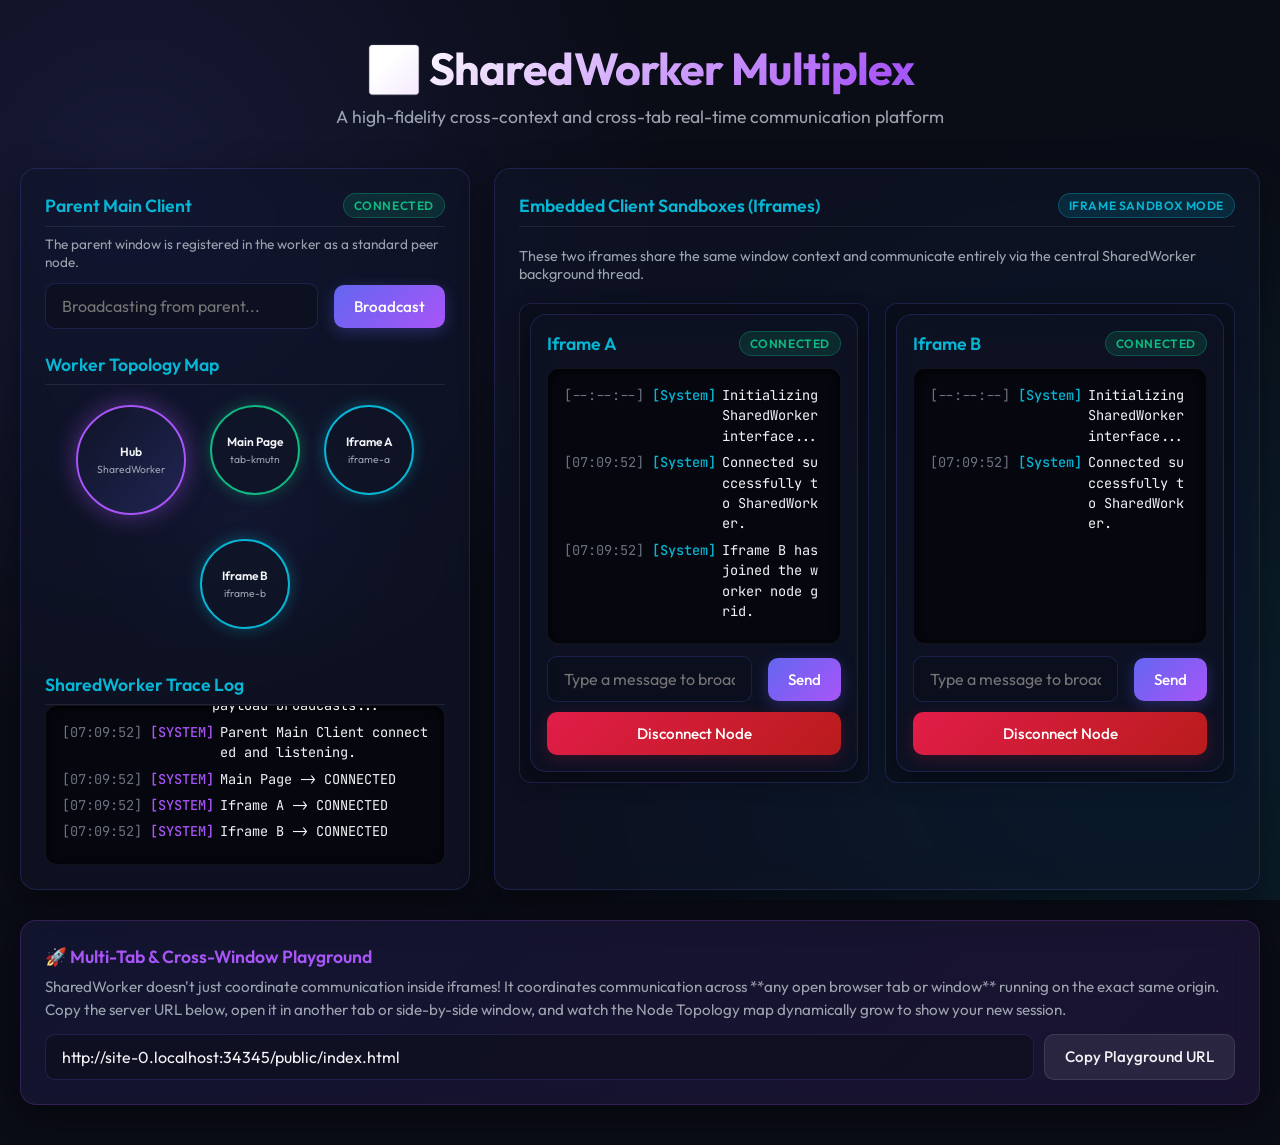
==== public/index.html @ 15b5eb3f "feat: initial commit for shared worker test dashboard" ====
<!DOCTYPE html>
<html lang="en">
<head>
  <meta charset="UTF-8">
  <meta name="viewport" content="width=device-width, initial-scale=1.0">
  <title>🌌 SharedWorker Multiplex Test Suite</title>
  <link rel="stylesheet" href="style.css">
  <style>
    .container {
      max-width: 1400px;
      margin: 0 auto;
      padding: 40px 20px;
    }
    
    header {
      text-align: center;
      margin-bottom: 40px;
    }
    
    header h1 {
      font-size: 2.8rem;
      font-weight: 700;
      letter-spacing: -0.02em;
      margin-bottom: 8px;
    }
    
    header p {
      color: var(--text-muted);
      font-size: 1.1rem;
    }

    .main-grid {
      display: grid;
      grid-template-columns: 1fr;
      gap: 24px;
      margin-bottom: 30px;
    }

    @media (min-width: 1024px) {
      .main-grid {
        grid-template-columns: 450px 1fr;
      }
    }

    /* Side Panels */
    .dashboard-panel {
      padding: 24px;
      display: flex;
      flex-direction: column;
      gap: 24px;
    }

    .panel-section-title {
      font-size: 1.1rem;
      font-weight: 600;
      border-bottom: 1px solid rgba(255, 255, 255, 0.08);
      padding-bottom: 8px;
      color: var(--accent-cyan);
      display: flex;
      justify-content: space-between;
      align-items: center;
    }

    /* Iframes container styling */
    .sandbox-container {
      padding: 24px;
      display: flex;
      flex-direction: column;
      gap: 20px;
    }

    .iframes-flex {
      display: flex;
      flex-direction: column;
      gap: 16px;
    }

    @media (min-width: 768px) {
      .iframes-flex {
        flex-direction: row;
      }
    }

    .iframe-wrapper {
      flex: 1;
      border: 1px solid var(--border-glow);
      border-radius: 12px;
      overflow: hidden;
      background: rgba(10, 12, 22, 0.4);
      height: 480px;
      box-shadow: 0 4px 20px rgba(0,0,0,0.2);
      transition: var(--transition-smooth);
    }

    .iframe-wrapper:hover {
      border-color: var(--border-focus);
    }

    .iframe-wrapper iframe {
      width: 100%;
      height: 100%;
      border: none;
    }

    /* Diagnostics Log */
    .diagnostics-log {
      height: 160px;
      color: #93c5fd;
    }

    /* Multi-Tab visual helper */
    .tab-test-card {
      padding: 24px;
      background: linear-gradient(135deg, rgba(99, 102, 241, 0.1) 0%, rgba(168, 85, 247, 0.1) 100%);
      border: 1px solid rgba(168, 85, 247, 0.2);
    }

    .copy-section {
      display: flex;
      gap: 10px;
      margin-top: 12px;
    }
  </style>
</head>
<body>

  <div class="container">
    <header>
      <h1 class="title-gradient">🌌 SharedWorker Multiplex</h1>
      <p>A high-fidelity cross-context and cross-tab real-time communication platform</p>
    </header>

    <div class="main-grid">
      
      <!-- LEFT SIDEBAR: DIAGNOSTICS & CONTROL -->
      <div class="glass-panel dashboard-panel">
        
        <!-- Parent Client Control -->
        <div>
          <div class="panel-section-title">
            <span>Parent Main Client</span>
            <span id="main-status-badge" class="badge badge-success">Connected</span>
          </div>
          <p style="font-size: 0.85rem; color: var(--text-muted); margin: 8px 0 12px 0;">
            The parent window is registered in the worker as a standard peer node.
          </p>
          <form id="parent-message-form" class="flex-row">
            <input type="text" id="parent-message-input" placeholder="Broadcasting from parent..." required autocomplete="off">
            <button type="submit" class="primary">Broadcast</button>
          </form>
        </div>

        <!-- Topology Map -->
        <div>
          <div class="panel-section-title">
            <span>Worker Topology Map</span>
          </div>
          <div class="topology-container">
            <div class="topology-grid" id="topology-grid">
              <!-- Dynamically rendered -->
              <div class="node worker-hub">
                Hub
                <span>SharedWorker</span>
              </div>
            </div>
          </div>
        </div>

        <!-- Wire Trace Log -->
        <div>
          <div class="panel-section-title">
            <span>SharedWorker Trace Log</span>
          </div>
          <div id="diagnostics" class="terminal-window diagnostics-log">
            <div class="terminal-line">
              <span class="time">[--:--:--]</span>
              <span class="sys-tag">[Trace]</span>
              <span class="msg-text">Listening for SharedWorker payload broadcasts...</span>
            </div>
          </div>
        </div>

      </div>

      <!-- RIGHT SIDEBAR: EMBEDDED IFRAME SANDBOX -->
      <div class="glass-panel sandbox-container">
        <div class="panel-section-title">
          <span>Embedded Client Sandboxes (Iframes)</span>
          <span class="badge badge-success" style="background: rgba(6, 182, 212, 0.15); color: var(--accent-cyan); border-color: rgba(6, 182, 212, 0.3);">Iframe Sandbox Mode</span>
        </div>
        <p style="font-size: 0.9rem; color: var(--text-muted);">
          These two iframes share the same window context and communicate entirely via the central SharedWorker background thread.
        </p>

        <div class="iframes-flex">
          <div class="iframe-wrapper">
            <iframe src="iframe.html?id=iframe-a&name=Iframe%20A"></iframe>
          </div>
          <div class="iframe-wrapper">
            <iframe src="iframe.html?id=iframe-b&name=Iframe%20B"></iframe>
          </div>
        </div>
      </div>

    </div>

    <!-- BOTTOM SECTION: CROSS-TAB TESTING -->
    <div class="glass-panel tab-test-card">
      <div class="panel-section-title" style="border: none; padding-bottom: 0; color: var(--accent-purple);">
        <span>🚀 Multi-Tab & Cross-Window Playground</span>
      </div>
      <p style="font-size: 0.95rem; color: var(--text-muted); margin-top: 8px; line-height: 1.5;">
        SharedWorker doesn't just coordinate communication inside iframes! It coordinates communication across **any open browser tab or window** running on the exact same origin. 
        Copy the server URL below, open it in another tab or side-by-side window, and watch the Node Topology map dynamically grow to show your new session.
      </p>
      
      <div class="copy-section">
        <input type="text" id="share-url" readonly>
        <button id="copy-btn" class="secondary" style="white-space: nowrap;">Copy Playground URL</button>
      </div>
    </div>

  </div>

  <script>
    // Create random Tab ID
    const tabId = `tab-${Math.random().toString(36).substring(2, 7)}`;
    const tabName = `Dashboard Tab (${tabId.toUpperCase()})`;

    // Fill URL value
    const shareUrlInput = document.getElementById('share-url');
    shareUrlInput.value = window.location.href;

    const copyBtn = document.getElementById('copy-btn');
    copyBtn.addEventListener('click', () => {
      shareUrlInput.select();
      document.execCommand('copy');
      
      const originalText = copyBtn.textContent;
      copyBtn.textContent = 'Copied! ✅';
      copyBtn.className = 'primary';
      setTimeout(() => {
        copyBtn.textContent = originalText;
        copyBtn.className = 'secondary';
      }, 2000);
    });

    let parentWorker = null;
    let parentPort = null;
    const diagLog = document.getElementById('diagnostics');
    const topologyGrid = document.getElementById('topology-grid');

    function logTrace(action, details) {
      const line = document.createElement('div');
      line.className = 'terminal-line';

      const timeSpan = document.createElement('span');
      timeSpan.className = 'time';
      const now = new Date();
      timeSpan.textContent = `[${now.toTimeString().split(' ')[0]}]`;

      const tagSpan = document.createElement('span');
      tagSpan.className = 'sys-tag';
      tagSpan.textContent = `[${action}]`;
      tagSpan.style.color = '#a855f7';

      const textSpan = document.createElement('span');
      textSpan.className = 'msg-text';
      textSpan.textContent = details;

      line.appendChild(timeSpan);
      line.appendChild(tagSpan);
      line.appendChild(textSpan);
      diagLog.appendChild(line);
      diagLog.scrollTop = diagLog.scrollHeight;
    }

    function renderTopology(clients) {
      // Clear topology but preserve worker hub
      topologyGrid.innerHTML = '';

      // Always render Central SharedWorker hub
      const hubNode = document.createElement('div');
      hubNode.className = 'node worker-hub';
      hubNode.innerHTML = `Hub <span>SharedWorker</span>`;
      topologyGrid.appendChild(hubNode);

      // Render clients
      clients.forEach(client => {
        const node = document.createElement('div');
        node.className = 'node';
        
        let clientLabel = client.name;
        if (client.id === tabId) {
          node.classList.add('active-tab');
          clientLabel += ' (You)';
        } else if (client.id.startsWith('iframe-')) {
          node.classList.add('active-iframe');
        } else {
          node.classList.add('active-tab');
        }

        node.innerHTML = `${client.name.substring(0, 10)}${client.name.length > 10 ? '..' : ''} <span>${client.id}</span>`;
        topologyGrid.appendChild(node);
      });
    }

    function initParentWorker() {
      if (typeof SharedWorker === 'undefined') {
        logTrace('ERROR', 'SharedWorker not supported in this browser environment.');
        document.getElementById('main-status-badge').className = 'badge badge-danger';
        document.getElementById('main-status-badge').textContent = 'Unsupported';
        return;
      }

      try {
        parentWorker = new SharedWorker('worker.js');
        parentPort = parentWorker.port;

        parentPort.onmessage = function(event) {
          const data = event.data;
          
          if (!data) return;

          // Trace wire protocol events
          logTrace(
            data.type.toUpperCase(), 
            data.type === 'system' 
              ? `${data.name} -> ${data.action.toUpperCase()}` 
              : `Broadcast from ${data.senderName}: "${data.text}"`
          );

          if (data.type === 'system') {
            // Update active topology map
            renderTopology(data.activeClients);
          }
        };

        parentPort.start();

        parentPort.postMessage({
          type: 'register',
          id: tabId,
          name: 'Main Page'
        });

        logTrace('SYSTEM', 'Parent Main Client connected and listening.');
      } catch (err) {
        logTrace('ERROR', `Failed to init: ${err.message}`);
      }
    }

    // Message submit from main dashboard
    const parentForm = document.getElementById('parent-message-form');
    const parentInput = document.getElementById('parent-message-input');

    parentForm.addEventListener('submit', (e) => {
      e.preventDefault();
      const text = parentInput.value.trim();
      if (!text || !parentPort) return;

      parentPort.postMessage({
        type: 'message',
        text: text
      });

      parentInput.value = '';
      parentInput.focus();
    });

    window.addEventListener('beforeunload', () => {
      if (parentPort) {
        parentPort.postMessage({ type: 'disconnect' });
      }
    });

    // Run initialization
    initParentWorker();
  </script>
</body>
</html>
---- public/style.css ----
/* Premium Styling for SharedWorker Demo Dashboard */
@import url('https://fonts.googleapis.com/css2?family=Outfit:wght@300;400;500;600;700&family=JetBrains+Mono:wght@400;500&display=swap');

:root {
  --bg-deep: #0a0c16;
  --bg-panel: rgba(16, 20, 38, 0.6);
  --bg-card: rgba(26, 32, 58, 0.4);
  --border-glow: rgba(99, 102, 241, 0.2);
  --border-focus: rgba(99, 102, 241, 0.6);
  
  --accent-cyan: #06b6d4;
  --accent-purple: #a855f7;
  --accent-indigo: #6366f1;
  --accent-rose: #f43f5e;
  --accent-emerald: #10b981;

  --text-main: #f3f4f6;
  --text-muted: #9ca3af;
  --text-dark: #4b5563;

  --font-sans: 'Outfit', -apple-system, BlinkMacSystemFont, "Segoe UI", Roboto, sans-serif;
  --font-mono: 'JetBrains Mono', monospace;
  
  --shadow-neon: 0 0 15px rgba(99, 102, 241, 0.35);
  --transition-smooth: all 0.3s cubic-bezier(0.4, 0, 0.2, 1);
}

* {
  box-sizing: border-box;
  margin: 0;
  padding: 0;
}

body {
  background-color: var(--bg-deep);
  background-image: 
    radial-gradient(circle at 10% 20%, rgba(99, 102, 241, 0.15) 0%, transparent 40%),
    radial-gradient(circle at 90% 80%, rgba(6, 182, 212, 0.12) 0%, transparent 45%);
  background-attachment: fixed;
  color: var(--text-main);
  font-family: var(--font-sans);
  min-height: 100vh;
  overflow-x: hidden;
}

/* Glassmorphism Panel */
.glass-panel {
  background: var(--bg-panel);
  backdrop-filter: blur(16px) saturate(140%);
  -webkit-backdrop-filter: blur(16px) saturate(140%);
  border: 1px solid var(--border-glow);
  border-radius: 16px;
  box-shadow: 0 8px 32px 0 rgba(0, 0, 0, 0.4);
  transition: var(--transition-smooth);
}

.glass-panel:hover {
  border-color: rgba(99, 102, 241, 0.3);
}

/* Custom Scrollbar */
::-webkit-scrollbar {
  width: 6px;
  height: 6px;
}

::-webkit-scrollbar-track {
  background: rgba(10, 12, 22, 0.3);
}

::-webkit-scrollbar-thumb {
  background: rgba(99, 102, 241, 0.4);
  border-radius: 3px;
}

::-webkit-scrollbar-thumb:hover {
  background: var(--accent-indigo);
}

/* Inputs & Form Fields */
input[type="text"] {
  width: 100%;
  padding: 12px 16px;
  background: rgba(10, 12, 22, 0.5);
  border: 1px solid var(--border-glow);
  border-radius: 10px;
  color: var(--text-main);
  font-family: var(--font-sans);
  font-size: 1rem;
  outline: none;
  transition: var(--transition-smooth);
}

input[type="text"]:focus {
  border-color: var(--border-focus);
  box-shadow: 0 0 10px rgba(99, 102, 241, 0.25);
  background: rgba(10, 12, 22, 0.7);
}

/* Custom Buttons */
button {
  cursor: pointer;
  font-family: var(--font-sans);
  font-weight: 500;
  border-radius: 10px;
  border: none;
  padding: 12px 20px;
  transition: var(--transition-smooth);
  display: inline-flex;
  align-items: center;
  justify-content: center;
  gap: 8px;
  font-size: 0.95rem;
}

button.primary {
  background: linear-gradient(135deg, var(--accent-indigo) 0%, var(--accent-purple) 100%);
  color: white;
  box-shadow: 0 4px 15px rgba(99, 102, 241, 0.3);
}

button.primary:hover {
  transform: translateY(-2px);
  box-shadow: 0 6px 20px rgba(99, 102, 241, 0.5);
}

button.primary:active {
  transform: translateY(0);
}

button.danger {
  background: linear-gradient(135deg, #e11d48 0%, #b91c1c 100%);
  color: white;
  box-shadow: 0 4px 15px rgba(225, 29, 72, 0.2);
}

button.danger:hover {
  transform: translateY(-2px);
  box-shadow: 0 6px 20px rgba(225, 29, 72, 0.4);
}

button.secondary {
  background: rgba(255, 255, 255, 0.08);
  border: 1px solid rgba(255, 255, 255, 0.1);
  color: var(--text-main);
}

button.secondary:hover {
  background: rgba(255, 255, 255, 0.15);
  border-color: var(--text-muted);
}

/* Diagnostic / Terminal Logs */
.terminal-window {
  background: rgba(5, 6, 12, 0.85);
  border: 1px solid rgba(255, 255, 255, 0.05);
  border-radius: 12px;
  font-family: var(--font-mono);
  font-size: 0.85rem;
  padding: 16px;
  overflow-y: auto;
  line-height: 1.5;
  color: #a7f3d0;
  box-shadow: inset 0 2px 10px rgba(0, 0, 0, 0.8);
}

.terminal-line {
  margin-bottom: 6px;
  display: flex;
  word-break: break-all;
}

.terminal-line .time {
  color: #6b7280;
  margin-right: 8px;
  flex-shrink: 0;
  user-select: none;
}

.terminal-line .sys-tag {
  color: var(--accent-cyan);
  font-weight: 500;
  margin-right: 6px;
  flex-shrink: 0;
}

.terminal-line .user-tag {
  color: var(--accent-purple);
  font-weight: 500;
  margin-right: 6px;
  flex-shrink: 0;
}

.terminal-line .msg-text {
  color: var(--text-main);
}

/* Badge Styles */
.badge {
  display: inline-flex;
  align-items: center;
  padding: 4px 10px;
  border-radius: 20px;
  font-size: 0.75rem;
  font-weight: 600;
  letter-spacing: 0.05em;
  text-transform: uppercase;
}

.badge-success {
  background: rgba(16, 185, 129, 0.15);
  color: var(--accent-emerald);
  border: 1px solid rgba(16, 185, 129, 0.3);
}

.badge-danger {
  background: rgba(244, 63, 94, 0.15);
  color: var(--accent-rose);
  border: 1px solid rgba(244, 63, 94, 0.3);
}

/* Topology Visualizer */
.topology-container {
  min-height: 200px;
  position: relative;
  display: flex;
  flex-direction: column;
  justify-content: center;
  align-items: center;
  padding: 20px;
  background: radial-gradient(circle, rgba(99, 102, 241, 0.05) 0%, transparent 70%);
}

.topology-grid {
  display: flex;
  flex-wrap: wrap;
  justify-content: center;
  gap: 24px;
  max-width: 500px;
  position: relative;
  z-index: 2;
}

.node {
  width: 90px;
  height: 90px;
  border-radius: 50%;
  background: var(--bg-panel);
  border: 2px solid var(--accent-indigo);
  display: flex;
  flex-direction: column;
  align-items: center;
  justify-content: center;
  font-size: 0.75rem;
  font-weight: 600;
  text-align: center;
  box-shadow: var(--shadow-neon);
  animation: pulse-node 3s infinite ease-in-out;
  transition: var(--transition-smooth);
  color: var(--text-main);
}

.node.worker-hub {
  width: 110px;
  height: 110px;
  background: linear-gradient(135deg, var(--bg-panel) 0%, rgba(99, 102, 241, 0.2) 100%);
  border-color: var(--accent-purple);
  box-shadow: 0 0 25px rgba(168, 85, 247, 0.45);
  animation: pulse-worker 3s infinite ease-in-out;
}

.node.active-iframe {
  border-color: var(--accent-cyan);
  box-shadow: 0 0 15px rgba(6, 182, 212, 0.35);
  animation: pulse-iframe 3.2s infinite ease-in-out;
}

.node.active-tab {
  border-color: var(--accent-emerald);
  box-shadow: 0 0 15px rgba(16, 185, 129, 0.35);
  animation: pulse-tab 3.4s infinite ease-in-out;
}

.node span {
  font-size: 0.65rem;
  color: var(--text-muted);
  margin-top: 4px;
  font-weight: 400;
}

/* Animations */
@keyframes pulse-worker {
  0%, 100% { box-shadow: 0 0 20px rgba(168, 85, 247, 0.4); transform: scale(1); }
  50% { box-shadow: 0 0 35px rgba(168, 85, 247, 0.7); transform: scale(1.04); }
}

@keyframes pulse-node {
  0%, 100% { box-shadow: 0 0 12px rgba(99, 102, 241, 0.3); transform: translateY(0); }
  50% { box-shadow: 0 0 22px rgba(99, 102, 241, 0.5); transform: translateY(-4px); }
}

@keyframes pulse-iframe {
  0%, 100% { box-shadow: 0 0 12px rgba(6, 182, 212, 0.3); transform: translateY(0); }
  50% { box-shadow: 0 0 22px rgba(6, 182, 212, 0.5); transform: translateY(-4px); }
}

@keyframes pulse-tab {
  0%, 100% { box-shadow: 0 0 12px rgba(16, 185, 129, 0.3); transform: translateY(0); }
  50% { box-shadow: 0 0 22px rgba(16, 185, 129, 0.5); transform: translateY(-4px); }
}

/* Utility Layouts */
.flex-row {
  display: flex;
  gap: 16px;
  align-items: center;
}

.flex-grow {
  flex-grow: 1;
}

.text-center {
  text-align: center;
}

.title-gradient {
  background: linear-gradient(135deg, #ffffff 30%, #a855f7 70%, #06b6d4 100%);
  -webkit-background-clip: text;
  -webkit-text-fill-color: transparent;
  background-clip: text;
}
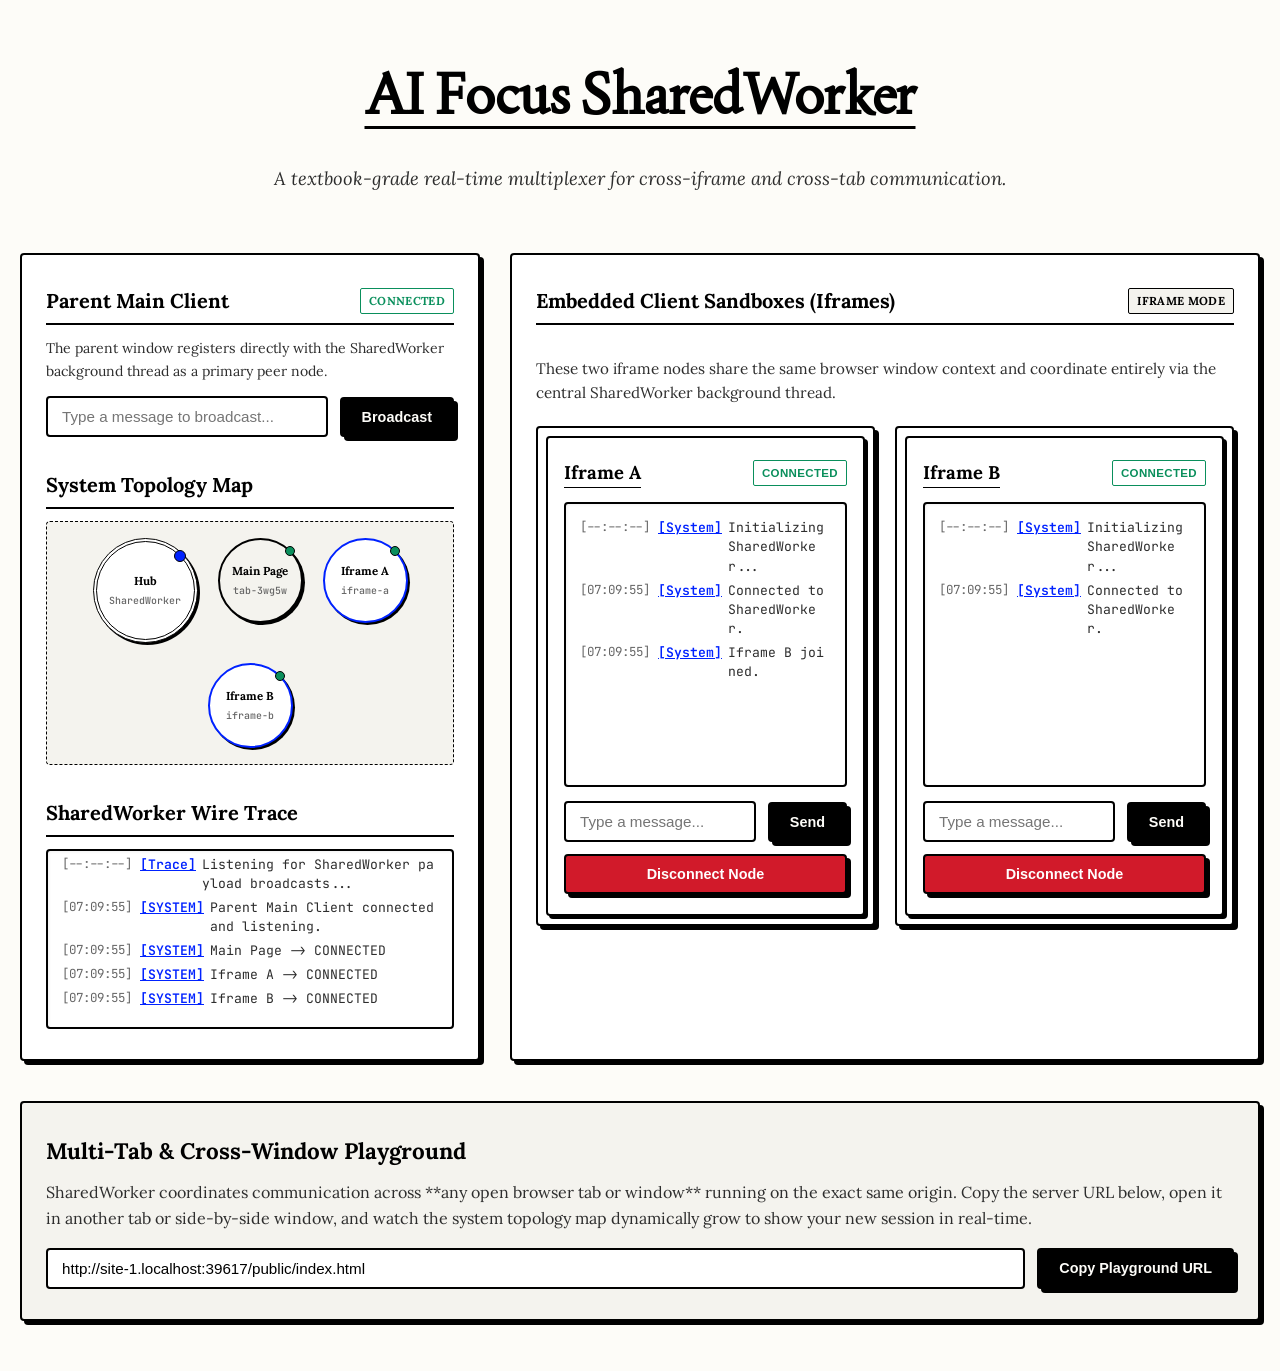
==== commit 5f28c3d1: "style: redesign to premium textbook-editorial theme inspired by aifoc.us" ====
--- a/public/index.html
+++ b/public/index.html
@@ -3,67 +3,65 @@
 <head>
   <meta charset="UTF-8">
   <meta name="viewport" content="width=device-width, initial-scale=1.0">
-  <title>🌌 SharedWorker Multiplex Test Suite</title>
-  <link rel="stylesheet" href="style.css">
+  <title>AI Focus — SharedWorker Multiplex</title>
+  <link rel="stylesheet" href="style.css?v=2">
   <style>
     .container {
       max-width: 1400px;
       margin: 0 auto;
-      padding: 40px 20px;
+      padding: 50px 20px;
     }
     
     header {
       text-align: center;
-      margin-bottom: 40px;
-    }
-    
-    header h1 {
-      font-size: 2.8rem;
-      font-weight: 700;
-      letter-spacing: -0.02em;
-      margin-bottom: 8px;
+      margin-bottom: 60px;
     }
     
     header p {
-      color: var(--text-muted);
-      font-size: 1.1rem;
+      color: var(--text-charcoal);
+      font-size: 1.15rem;
+      font-family: var(--font-serif);
+      font-style: italic;
+      margin-top: 24px;
     }
 
     .main-grid {
       display: grid;
       grid-template-columns: 1fr;
-      gap: 24px;
-      margin-bottom: 30px;
+      gap: 30px;
+      margin-bottom: 40px;
     }
 
     @media (min-width: 1024px) {
       .main-grid {
-        grid-template-columns: 450px 1fr;
+        grid-template-columns: 460px 1fr;
       }
     }
 
     /* Side Panels */
     .dashboard-panel {
-      padding: 24px;
+      padding: 30px 24px;
       display: flex;
       flex-direction: column;
-      gap: 24px;
+      gap: 32px;
     }
 
     .panel-section-title {
-      font-size: 1.1rem;
-      font-weight: 600;
-      border-bottom: 1px solid rgba(255, 255, 255, 0.08);
-      padding-bottom: 8px;
-      color: var(--accent-cyan);
+      font-family: var(--font-serif);
+      font-size: 1.25rem;
+      font-weight: 700;
+      border-bottom: 2px solid var(--border-black);
+      padding-bottom: 6px;
+      margin-bottom: 12px;
+      color: var(--text-black);
       display: flex;
       justify-content: space-between;
       align-items: center;
     }
 
-    /* Iframes container styling */
+    /* Sandbox layout */
     .sandbox-container {
-      padding: 24px;
+      padding: 30px 24px;
       display: flex;
       flex-direction: column;
       gap: 20px;
@@ -72,7 +70,7 @@
     .iframes-flex {
       display: flex;
       flex-direction: column;
-      gap: 16px;
+      gap: 20px;
     }
 
     @media (min-width: 768px) {
@@ -83,17 +81,18 @@
 
     .iframe-wrapper {
       flex: 1;
-      border: 1px solid var(--border-glow);
-      border-radius: 12px;
+      border: 2px solid var(--border-black);
+      border-radius: 4px;
       overflow: hidden;
-      background: rgba(10, 12, 22, 0.4);
-      height: 480px;
-      box-shadow: 0 4px 20px rgba(0,0,0,0.2);
-      transition: var(--transition-smooth);
+      background: var(--bg-paper);
+      height: 500px;
+      box-shadow: var(--flat-shadow);
+      transition: var(--transition-fast);
     }
 
     .iframe-wrapper:hover {
-      border-color: var(--border-focus);
+      transform: translate(-2px, -2px);
+      box-shadow: var(--flat-shadow-hover);
     }
 
     .iframe-wrapper iframe {
@@ -104,21 +103,21 @@
 
     /* Diagnostics Log */
     .diagnostics-log {
-      height: 160px;
-      color: #93c5fd;
-    }
-
-    /* Multi-Tab visual helper */
+      height: 180px;
+      box-shadow: inset 1px 1px 3px rgba(0,0,0,0.06);
+    }
+
+    /* Editorial callout */
     .tab-test-card {
-      padding: 24px;
-      background: linear-gradient(135deg, rgba(99, 102, 241, 0.1) 0%, rgba(168, 85, 247, 0.1) 100%);
-      border: 1px solid rgba(168, 85, 247, 0.2);
+      padding: 30px 24px;
+      background: var(--bg-stone);
+      border: 2px solid var(--border-black);
     }
 
     .copy-section {
       display: flex;
-      gap: 10px;
-      margin-top: 12px;
+      gap: 12px;
+      margin-top: 16px;
     }
   </style>
 </head>
@@ -126,8 +125,8 @@
 
   <div class="container">
     <header>
-      <h1 class="title-gradient">🌌 SharedWorker Multiplex</h1>
-      <p>A high-fidelity cross-context and cross-tab real-time communication platform</p>
+      <h1 class="title-gradient">AI Focus SharedWorker</h1>
+      <p>A textbook-grade real-time multiplexer for cross-iframe and cross-tab communication.</p>
     </header>
 
     <div class="main-grid">
@@ -141,11 +140,11 @@
             <span>Parent Main Client</span>
             <span id="main-status-badge" class="badge badge-success">Connected</span>
           </div>
-          <p style="font-size: 0.85rem; color: var(--text-muted); margin: 8px 0 12px 0;">
-            The parent window is registered in the worker as a standard peer node.
+          <p style="font-size: 0.88rem; font-family: var(--font-serif); color: var(--text-charcoal); margin: 6px 0 14px 0;">
+            The parent window registers directly with the SharedWorker background thread as a primary peer node.
           </p>
           <form id="parent-message-form" class="flex-row">
-            <input type="text" id="parent-message-input" placeholder="Broadcasting from parent..." required autocomplete="off">
+            <input type="text" id="parent-message-input" placeholder="Type a message to broadcast..." required autocomplete="off">
             <button type="submit" class="primary">Broadcast</button>
           </form>
         </div>
@@ -153,7 +152,7 @@
         <!-- Topology Map -->
         <div>
           <div class="panel-section-title">
-            <span>Worker Topology Map</span>
+            <span>System Topology Map</span>
           </div>
           <div class="topology-container">
             <div class="topology-grid" id="topology-grid">
@@ -169,7 +168,7 @@
         <!-- Wire Trace Log -->
         <div>
           <div class="panel-section-title">
-            <span>SharedWorker Trace Log</span>
+            <span>SharedWorker Wire Trace</span>
           </div>
           <div id="diagnostics" class="terminal-window diagnostics-log">
             <div class="terminal-line">
@@ -186,18 +185,18 @@
       <div class="glass-panel sandbox-container">
         <div class="panel-section-title">
           <span>Embedded Client Sandboxes (Iframes)</span>
-          <span class="badge badge-success" style="background: rgba(6, 182, 212, 0.15); color: var(--accent-cyan); border-color: rgba(6, 182, 212, 0.3);">Iframe Sandbox Mode</span>
-        </div>
-        <p style="font-size: 0.9rem; color: var(--text-muted);">
-          These two iframes share the same window context and communicate entirely via the central SharedWorker background thread.
+          <span class="badge" style="background: var(--bg-stone); color: var(--text-black);">Iframe Mode</span>
+        </div>
+        <p style="font-size: 0.95rem; font-family: var(--font-serif); color: var(--text-charcoal); line-height: 1.6;">
+          These two iframe nodes share the same browser window context and coordinate entirely via the central SharedWorker background thread.
         </p>
 
         <div class="iframes-flex">
           <div class="iframe-wrapper">
-            <iframe src="iframe.html?id=iframe-a&name=Iframe%20A"></iframe>
+            <iframe src="iframe.html?id=iframe-a&name=Iframe%20A&v=2"></iframe>
           </div>
           <div class="iframe-wrapper">
-            <iframe src="iframe.html?id=iframe-b&name=Iframe%20B"></iframe>
+            <iframe src="iframe.html?id=iframe-b&name=Iframe%20B&v=2"></iframe>
           </div>
         </div>
       </div>
@@ -206,17 +205,17 @@
 
     <!-- BOTTOM SECTION: CROSS-TAB TESTING -->
     <div class="glass-panel tab-test-card">
-      <div class="panel-section-title" style="border: none; padding-bottom: 0; color: var(--accent-purple);">
-        <span>🚀 Multi-Tab & Cross-Window Playground</span>
+      <div class="panel-section-title" style="border: none; padding-bottom: 0; margin-bottom: 0; font-size: 1.4rem;">
+        <span>Multi-Tab & Cross-Window Playground</span>
       </div>
-      <p style="font-size: 0.95rem; color: var(--text-muted); margin-top: 8px; line-height: 1.5;">
-        SharedWorker doesn't just coordinate communication inside iframes! It coordinates communication across **any open browser tab or window** running on the exact same origin. 
-        Copy the server URL below, open it in another tab or side-by-side window, and watch the Node Topology map dynamically grow to show your new session.
+      <p style="font-size: 1rem; font-family: var(--font-serif); color: var(--text-charcoal); margin-top: 10px; line-height: 1.65;">
+        SharedWorker coordinates communication across **any open browser tab or window** running on the exact same origin. 
+        Copy the server URL below, open it in another tab or side-by-side window, and watch the system topology map dynamically grow to show your new session in real-time.
       </p>
       
       <div class="copy-section">
         <input type="text" id="share-url" readonly>
-        <button id="copy-btn" class="secondary" style="white-space: nowrap;">Copy Playground URL</button>
+        <button id="copy-btn" class="primary" style="white-space: nowrap;">Copy Playground URL</button>
       </div>
     </div>
 
@@ -237,11 +236,9 @@
       document.execCommand('copy');
       
       const originalText = copyBtn.textContent;
-      copyBtn.textContent = 'Copied! ✅';
-      copyBtn.className = 'primary';
+      copyBtn.textContent = 'Playground URL Copied! ✅';
       setTimeout(() => {
         copyBtn.textContent = originalText;
-        copyBtn.className = 'secondary';
       }, 2000);
     });
 
@@ -262,7 +259,6 @@
       const tagSpan = document.createElement('span');
       tagSpan.className = 'sys-tag';
       tagSpan.textContent = `[${action}]`;
-      tagSpan.style.color = '#a855f7';
 
       const textSpan = document.createElement('span');
       textSpan.className = 'msg-text';
@@ -314,7 +310,7 @@
       }
 
       try {
-        parentWorker = new SharedWorker('worker.js');
+        parentWorker = new SharedWorker('worker.js?v=2');
         parentPort = parentWorker.port;
 
         parentPort.onmessage = function(event) {
--- a/public/style.css
+++ b/public/style.css
@@ -1,28 +1,30 @@
-/* Premium Styling for SharedWorker Demo Dashboard */
-@import url('https://fonts.googleapis.com/css2?family=Outfit:wght@300;400;500;600;700&family=JetBrains+Mono:wght@400;500&display=swap');
+/* Premium Editorial Styling for SharedWorker Demo Dashboard */
+/* Inspired by aifoc.us print-like, minimalist aesthetics */
+@import url('https://fonts.googleapis.com/css2?family=Joan&family=Lora:ital,wght@0,400;0,500;0,600;0,700;1,400&family=JetBrains+Mono:wght@400;500&display=swap');
 
 :root {
-  --bg-deep: #0a0c16;
-  --bg-panel: rgba(16, 20, 38, 0.6);
-  --bg-card: rgba(26, 32, 58, 0.4);
-  --border-glow: rgba(99, 102, 241, 0.2);
-  --border-focus: rgba(99, 102, 241, 0.6);
+  --bg-ivory: #fdfcf8;
+  --bg-stone: #f4f3ee;
+  --bg-paper: #ffffff;
   
-  --accent-cyan: #06b6d4;
-  --accent-purple: #a855f7;
-  --accent-indigo: #6366f1;
-  --accent-rose: #f43f5e;
-  --accent-emerald: #10b981;
-
-  --text-main: #f3f4f6;
-  --text-muted: #9ca3af;
-  --text-dark: #4b5563;
-
-  --font-sans: 'Outfit', -apple-system, BlinkMacSystemFont, "Segoe UI", Roboto, sans-serif;
+  --text-black: #000000;
+  --text-charcoal: #2d2d2d;
+  --text-muted: #666666;
+  --border-black: #000000;
+  
+  --accent-blue: #0022ff;
+  --accent-emerald: #0a8f5c;
+  --accent-rose: #d11a2a;
+
+  --font-serif: 'Lora', Georgia, 'Times New Roman', serif;
+  --font-heading: 'Joan', Georgia, serif;
+  --font-sans: -apple-system, BlinkMacSystemFont, "Segoe UI", Roboto, "Helvetica Neue", sans-serif;
   --font-mono: 'JetBrains Mono', monospace;
   
-  --shadow-neon: 0 0 15px rgba(99, 102, 241, 0.35);
-  --transition-smooth: all 0.3s cubic-bezier(0.4, 0, 0.2, 1);
+  --flat-shadow: 4px 4px 0px #000000;
+  --flat-shadow-hover: 6px 6px 0px #000000;
+  --flat-shadow-active: 1px 1px 0px #000000;
+  --transition-fast: all 0.15s ease-in-out;
 }
 
 * {
@@ -32,287 +34,305 @@
 }
 
 body {
-  background-color: var(--bg-deep);
-  background-image: 
-    radial-gradient(circle at 10% 20%, rgba(99, 102, 241, 0.15) 0%, transparent 40%),
-    radial-gradient(circle at 90% 80%, rgba(6, 182, 212, 0.12) 0%, transparent 45%);
-  background-attachment: fixed;
-  color: var(--text-main);
+  background-color: var(--bg-ivory);
+  color: var(--text-black);
   font-family: var(--font-sans);
   min-height: 100vh;
   overflow-x: hidden;
-}
-
-/* Glassmorphism Panel */
+  line-height: 1.6;
+}
+
+/* Structural Editorial Panels */
 .glass-panel {
-  background: var(--bg-panel);
-  backdrop-filter: blur(16px) saturate(140%);
-  -webkit-backdrop-filter: blur(16px) saturate(140%);
-  border: 1px solid var(--border-glow);
-  border-radius: 16px;
-  box-shadow: 0 8px 32px 0 rgba(0, 0, 0, 0.4);
-  transition: var(--transition-smooth);
+  background: var(--bg-paper);
+  border: 2px solid var(--border-black);
+  border-radius: 4px;
+  box-shadow: var(--flat-shadow);
+  transition: var(--transition-fast);
 }
 
 .glass-panel:hover {
-  border-color: rgba(99, 102, 241, 0.3);
+  transform: translate(-1px, -1px);
+  box-shadow: var(--flat-shadow-hover);
 }
 
 /* Custom Scrollbar */
 ::-webkit-scrollbar {
-  width: 6px;
-  height: 6px;
+  width: 8px;
+  height: 8px;
 }
 
 ::-webkit-scrollbar-track {
-  background: rgba(10, 12, 22, 0.3);
+  background: var(--bg-ivory);
+  border-left: 1px solid var(--border-black);
 }
 
 ::-webkit-scrollbar-thumb {
-  background: rgba(99, 102, 241, 0.4);
-  border-radius: 3px;
+  background: var(--text-black);
+  border: 2px solid var(--bg-ivory);
+  border-radius: 4px;
 }
 
 ::-webkit-scrollbar-thumb:hover {
-  background: var(--accent-indigo);
+  background: var(--text-muted);
 }
 
 /* Inputs & Form Fields */
 input[type="text"] {
   width: 100%;
-  padding: 12px 16px;
-  background: rgba(10, 12, 22, 0.5);
-  border: 1px solid var(--border-glow);
-  border-radius: 10px;
-  color: var(--text-main);
+  padding: 10px 14px;
+  background: var(--bg-paper);
+  border: 2px solid var(--border-black);
+  border-radius: 4px;
+  color: var(--text-black);
   font-family: var(--font-sans);
-  font-size: 1rem;
+  font-size: 0.95rem;
   outline: none;
-  transition: var(--transition-smooth);
+  transition: var(--transition-fast);
 }
 
 input[type="text"]:focus {
-  border-color: var(--border-focus);
-  box-shadow: 0 0 10px rgba(99, 102, 241, 0.25);
-  background: rgba(10, 12, 22, 0.7);
-}
-
-/* Custom Buttons */
+  background: var(--bg-paper);
+  box-shadow: 2px 2px 0px var(--border-black);
+  font-weight: 500;
+}
+
+/* Buttons (Flat Editorial) */
 button {
   cursor: pointer;
   font-family: var(--font-sans);
-  font-weight: 500;
-  border-radius: 10px;
-  border: none;
-  padding: 12px 20px;
-  transition: var(--transition-smooth);
+  font-weight: 600;
+  border-radius: 4px;
+  border: 2px solid var(--border-black);
+  padding: 10px 20px;
   display: inline-flex;
   align-items: center;
   justify-content: center;
   gap: 8px;
-  font-size: 0.95rem;
+  font-size: 0.9rem;
+  transition: var(--transition-fast);
 }
 
 button.primary {
-  background: linear-gradient(135deg, var(--accent-indigo) 0%, var(--accent-purple) 100%);
-  color: white;
-  box-shadow: 0 4px 15px rgba(99, 102, 241, 0.3);
+  background: var(--text-black);
+  color: var(--bg-ivory);
+  box-shadow: var(--flat-shadow);
 }
 
 button.primary:hover {
-  transform: translateY(-2px);
-  box-shadow: 0 6px 20px rgba(99, 102, 241, 0.5);
+  background: var(--bg-stone);
+  color: var(--text-black);
+  transform: translate(-2px, -2px);
+  box-shadow: var(--flat-shadow-hover);
 }
 
 button.primary:active {
-  transform: translateY(0);
+  transform: translate(1px, 1px);
+  box-shadow: var(--flat-shadow-active);
+}
+
+button.secondary {
+  background: var(--bg-paper);
+  color: var(--text-black);
+  box-shadow: 2px 2px 0px var(--border-black);
+}
+
+button.secondary:hover {
+  background: var(--bg-stone);
+  transform: translate(-1px, -1px);
+  box-shadow: 3px 3px 0px var(--border-black);
+}
+
+button.secondary:active {
+  transform: translate(1px, 1px);
+  box-shadow: 1px 1px 0px var(--border-black);
 }
 
 button.danger {
-  background: linear-gradient(135deg, #e11d48 0%, #b91c1c 100%);
-  color: white;
-  box-shadow: 0 4px 15px rgba(225, 29, 72, 0.2);
+  background: var(--accent-rose);
+  color: var(--bg-paper);
+  box-shadow: var(--flat-shadow);
 }
 
 button.danger:hover {
-  transform: translateY(-2px);
-  box-shadow: 0 6px 20px rgba(225, 29, 72, 0.4);
-}
-
-button.secondary {
-  background: rgba(255, 255, 255, 0.08);
-  border: 1px solid rgba(255, 255, 255, 0.1);
-  color: var(--text-main);
-}
-
-button.secondary:hover {
-  background: rgba(255, 255, 255, 0.15);
-  border-color: var(--text-muted);
+  background: var(--bg-paper);
+  color: var(--accent-rose);
+  transform: translate(-2px, -2px);
+  box-shadow: var(--flat-shadow-hover);
+}
+
+button.danger:active {
+  transform: translate(1px, 1px);
+  box-shadow: var(--flat-shadow-active);
 }
 
 /* Diagnostic / Terminal Logs */
 .terminal-window {
-  background: rgba(5, 6, 12, 0.85);
-  border: 1px solid rgba(255, 255, 255, 0.05);
-  border-radius: 12px;
+  background: var(--bg-paper);
+  border: 2px solid var(--border-black);
+  border-radius: 4px;
   font-family: var(--font-mono);
-  font-size: 0.85rem;
-  padding: 16px;
+  font-size: 0.82rem;
+  padding: 14px;
   overflow-y: auto;
-  line-height: 1.5;
-  color: #a7f3d0;
-  box-shadow: inset 0 2px 10px rgba(0, 0, 0, 0.8);
+  line-height: 1.45;
+  color: var(--text-black);
+  box-shadow: inset 1px 1px 4px rgba(0, 0, 0, 0.08);
 }
 
 .terminal-line {
-  margin-bottom: 6px;
+  margin-bottom: 5px;
   display: flex;
   word-break: break-all;
 }
 
 .terminal-line .time {
-  color: #6b7280;
+  color: var(--text-muted);
   margin-right: 8px;
   flex-shrink: 0;
   user-select: none;
+  font-size: 0.78rem;
 }
 
 .terminal-line .sys-tag {
-  color: var(--accent-cyan);
-  font-weight: 500;
+  color: var(--accent-blue);
+  font-weight: 600;
   margin-right: 6px;
   flex-shrink: 0;
+  text-decoration: underline;
 }
 
 .terminal-line .user-tag {
-  color: var(--accent-purple);
-  font-weight: 500;
+  color: var(--text-black);
+  font-weight: 600;
   margin-right: 6px;
   flex-shrink: 0;
+  border-bottom: 1px solid var(--border-black);
 }
 
 .terminal-line .msg-text {
-  color: var(--text-main);
-}
-
-/* Badge Styles */
+  color: var(--text-charcoal);
+}
+
+/* Badges */
 .badge {
   display: inline-flex;
   align-items: center;
-  padding: 4px 10px;
-  border-radius: 20px;
-  font-size: 0.75rem;
-  font-weight: 600;
-  letter-spacing: 0.05em;
+  padding: 3px 8px;
+  border-radius: 2px;
+  font-size: 0.72rem;
+  font-weight: 700;
+  letter-spacing: 0.03em;
   text-transform: uppercase;
+  border: 1px solid var(--border-black);
 }
 
 .badge-success {
-  background: rgba(16, 185, 129, 0.15);
+  background: var(--bg-paper);
   color: var(--accent-emerald);
-  border: 1px solid rgba(16, 185, 129, 0.3);
+  border-color: var(--accent-emerald);
 }
 
 .badge-danger {
-  background: rgba(244, 63, 94, 0.15);
+  background: var(--bg-paper);
   color: var(--accent-rose);
-  border: 1px solid rgba(244, 63, 94, 0.3);
-}
-
-/* Topology Visualizer */
+  border-color: var(--accent-rose);
+}
+
+/* Textbook Topology Diagram */
 .topology-container {
-  min-height: 200px;
+  min-height: 220px;
   position: relative;
   display: flex;
   flex-direction: column;
   justify-content: center;
   align-items: center;
-  padding: 20px;
-  background: radial-gradient(circle, rgba(99, 102, 241, 0.05) 0%, transparent 70%);
+  padding: 16px;
+  border: 1px dashed var(--border-black);
+  background: var(--bg-stone);
+  border-radius: 4px;
 }
 
 .topology-grid {
   display: flex;
   flex-wrap: wrap;
   justify-content: center;
-  gap: 24px;
-  max-width: 500px;
+  gap: 20px;
+  max-width: 480px;
   position: relative;
   z-index: 2;
 }
 
 .node {
-  width: 90px;
-  height: 90px;
+  width: 85px;
+  height: 85px;
   border-radius: 50%;
-  background: var(--bg-panel);
-  border: 2px solid var(--accent-indigo);
+  background: var(--bg-paper);
+  border: 2px solid var(--border-black);
   display: flex;
   flex-direction: column;
   align-items: center;
   justify-content: center;
-  font-size: 0.75rem;
-  font-weight: 600;
+  font-size: 0.72rem;
+  font-weight: 700;
   text-align: center;
-  box-shadow: var(--shadow-neon);
-  animation: pulse-node 3s infinite ease-in-out;
-  transition: var(--transition-smooth);
-  color: var(--text-main);
+  transition: var(--transition-fast);
+  color: var(--text-black);
+  position: relative;
+  font-family: var(--font-serif);
 }
 
 .node.worker-hub {
-  width: 110px;
-  height: 110px;
-  background: linear-gradient(135deg, var(--bg-panel) 0%, rgba(99, 102, 241, 0.2) 100%);
-  border-color: var(--accent-purple);
-  box-shadow: 0 0 25px rgba(168, 85, 247, 0.45);
-  animation: pulse-worker 3s infinite ease-in-out;
+  width: 105px;
+  height: 105px;
+  border: 4px double var(--border-black);
+  background: var(--bg-paper);
+  box-shadow: 2px 2px 0px var(--border-black);
 }
 
 .node.active-iframe {
-  border-color: var(--accent-cyan);
-  box-shadow: 0 0 15px rgba(6, 182, 212, 0.35);
-  animation: pulse-iframe 3.2s infinite ease-in-out;
+  border-color: var(--accent-blue);
+  box-shadow: 2px 2px 0px var(--border-black);
 }
 
 .node.active-tab {
-  border-color: var(--accent-emerald);
-  box-shadow: 0 0 15px rgba(16, 185, 129, 0.35);
-  animation: pulse-tab 3.4s infinite ease-in-out;
+  background: var(--bg-stone);
+  box-shadow: 2px 2px 0px var(--border-black);
 }
 
 .node span {
-  font-size: 0.65rem;
+  font-size: 0.62rem;
   color: var(--text-muted);
-  margin-top: 4px;
-  font-weight: 400;
-}
-
-/* Animations */
-@keyframes pulse-worker {
-  0%, 100% { box-shadow: 0 0 20px rgba(168, 85, 247, 0.4); transform: scale(1); }
-  50% { box-shadow: 0 0 35px rgba(168, 85, 247, 0.7); transform: scale(1.04); }
-}
-
-@keyframes pulse-node {
-  0%, 100% { box-shadow: 0 0 12px rgba(99, 102, 241, 0.3); transform: translateY(0); }
-  50% { box-shadow: 0 0 22px rgba(99, 102, 241, 0.5); transform: translateY(-4px); }
-}
-
-@keyframes pulse-iframe {
-  0%, 100% { box-shadow: 0 0 12px rgba(6, 182, 212, 0.3); transform: translateY(0); }
-  50% { box-shadow: 0 0 22px rgba(6, 182, 212, 0.5); transform: translateY(-4px); }
-}
-
-@keyframes pulse-tab {
-  0%, 100% { box-shadow: 0 0 12px rgba(16, 185, 129, 0.3); transform: translateY(0); }
-  50% { box-shadow: 0 0 22px rgba(16, 185, 129, 0.5); transform: translateY(-4px); }
-}
-
-/* Utility Layouts */
+  margin-top: 3px;
+  font-weight: 500;
+  font-family: var(--font-mono);
+}
+
+/* Status Indicator Dot inside Node */
+.node::before {
+  content: '';
+  position: absolute;
+  top: 6px;
+  right: 6px;
+  width: 8px;
+  height: 8px;
+  border-radius: 50%;
+  background: var(--accent-emerald);
+  border: 1px solid var(--border-black);
+}
+
+.node.worker-hub::before {
+  top: 8px;
+  right: 8px;
+  width: 10px;
+  height: 10px;
+  background: var(--accent-blue);
+}
+
+/* Layout Utilities */
 .flex-row {
   display: flex;
-  gap: 16px;
+  gap: 12px;
   align-items: center;
 }
 
@@ -325,8 +345,10 @@
 }
 
 .title-gradient {
-  background: linear-gradient(135deg, #ffffff 30%, #a855f7 70%, #06b6d4 100%);
-  -webkit-background-clip: text;
-  -webkit-text-fill-color: transparent;
-  background-clip: text;
-}
+  font-family: var(--font-heading);
+  color: var(--text-black);
+  text-decoration: underline;
+  text-decoration-thickness: 3px;
+  text-underline-offset: 12px;
+  font-size: 3.5rem;
+}
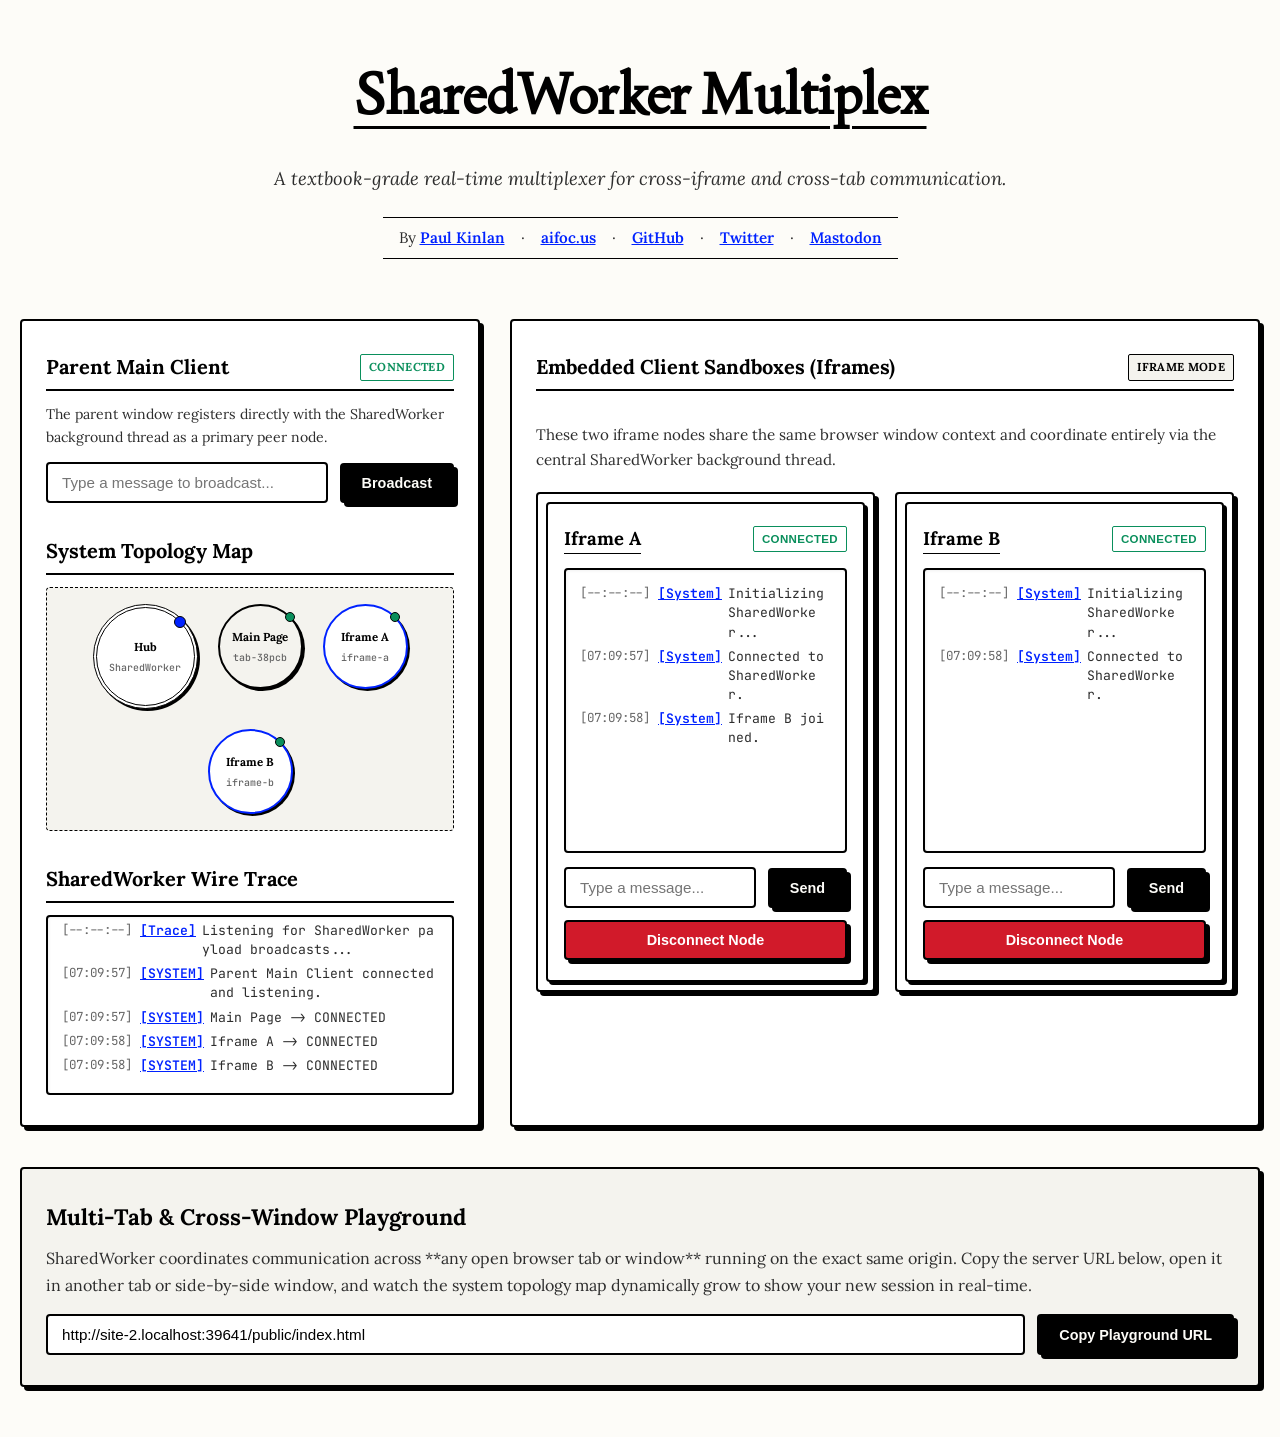
==== commit b73a6d87: "style: remove AI Focus branding, add author block with socials" ====
--- a/public/index.html
+++ b/public/index.html
@@ -3,7 +3,7 @@
 <head>
   <meta charset="UTF-8">
   <meta name="viewport" content="width=device-width, initial-scale=1.0">
-  <title>AI Focus — SharedWorker Multiplex</title>
+  <title>SharedWorker Multiplex</title>
   <link rel="stylesheet" href="style.css?v=2">
   <style>
     .container {
@@ -125,8 +125,19 @@
 
   <div class="container">
     <header>
-      <h1 class="title-gradient">AI Focus SharedWorker</h1>
+      <h1 class="title-gradient">SharedWorker Multiplex</h1>
       <p>A textbook-grade real-time multiplexer for cross-iframe and cross-tab communication.</p>
+      <div class="author-block">
+        <span>By <a href="https://paul.kinlan.me" target="_blank">Paul Kinlan</a></span>
+        <span>&middot;</span>
+        <span><a href="https://aifoc.us" target="_blank">aifoc.us</a></span>
+        <span>&middot;</span>
+        <span><a href="https://github.com/PaulKinlan" target="_blank">GitHub</a></span>
+        <span>&middot;</span>
+        <span><a href="https://twitter.com/paul_kinlan" target="_blank">Twitter</a></span>
+        <span>&middot;</span>
+        <span><a href="https://status.kinlan.me/@paul" target="_blank">Mastodon</a></span>
+      </div>
     </header>
 
     <div class="main-grid">
--- a/public/style.css
+++ b/public/style.css
@@ -352,3 +352,28 @@
   text-underline-offset: 12px;
   font-size: 3.5rem;
 }
+
+.author-block {
+  margin-top: 24px;
+  font-family: var(--font-serif);
+  font-size: 0.95rem;
+  color: var(--text-charcoal);
+  border-top: 1px solid var(--border-black);
+  border-bottom: 1px solid var(--border-black);
+  padding: 8px 16px;
+  display: inline-flex;
+  gap: 16px;
+  justify-content: center;
+  flex-wrap: wrap;
+}
+
+.author-block a {
+  color: var(--accent-blue);
+  text-decoration: underline;
+  font-weight: 600;
+  transition: var(--transition-fast);
+}
+
+.author-block a:hover {
+  color: var(--text-black);
+}
